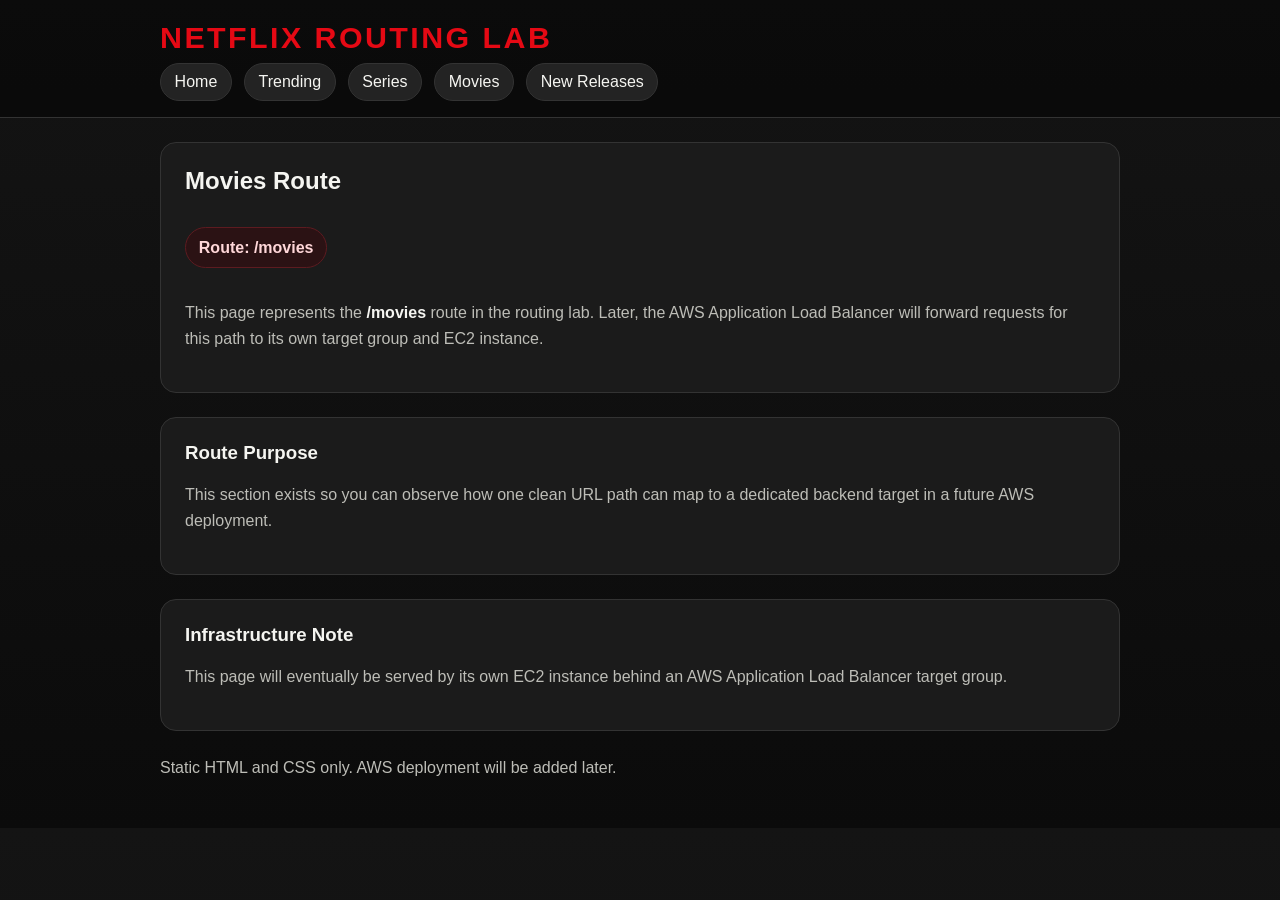
==== movies/index.html @ 3b0fcbee "Set up static routing lab project structure" ====
<!DOCTYPE html>
<html lang="en">
<head>
    <meta charset="UTF-8">
    <meta name="viewport" content="width=device-width, initial-scale=1.0">
    <title>Movies | Netflix Routing Lab</title>
    <link rel="stylesheet" href="../assets/styles.css">
</head>
<body>
    <header class="site-header">
        <div class="container">
            <h1 class="brand">Netflix Routing Lab</h1>
            <nav class="nav" aria-label="Main navigation">
                <a href="../index.html">Home</a>
                <a href="../trending/index.html">Trending</a>
                <a href="../series/index.html">Series</a>
                <a href="../movies/index.html">Movies</a>
                <a href="../new/index.html">New Releases</a>
            </nav>
        </div>
    </header>

    <main class="container">
        <section class="hero">
            <h2>Movies Route</h2>
            <p class="route-badge">Route: /movies</p>
            <p>This page represents the <strong>/movies</strong> route in the routing lab. Later, the AWS Application Load Balancer will forward requests for this path to its own target group and EC2 instance.</p>
        </section>

        <section class="info-card">
            <h3>Route Purpose</h3>
            <p>This section exists so you can observe how one clean URL path can map to a dedicated backend target in a future AWS deployment.</p>
        </section>

        <section class="info-card">
            <h3>Infrastructure Note</h3>
            <p>This page will eventually be served by its own EC2 instance behind an AWS Application Load Balancer target group.</p>
        </section>
    </main>

    <footer class="container">
        <p>Static HTML and CSS only. AWS deployment will be added later.</p>
    </footer>
</body>
</html>
---- assets/styles.css ----
:root {
    --bg: #0f0f0f;
    --panel: #1b1b1b;
    --panel-alt: #232323;
    --text: #f5f5f1;
    --muted: #bdbdb7;
    --accent: #e50914;
    --border: #333333;
}

* {
    box-sizing: border-box;
}

body {
    margin: 0;
    font-family: "Segoe UI", Tahoma, Geneva, Verdana, sans-serif;
    background: linear-gradient(180deg, #141414 0%, #0b0b0b 100%);
    color: var(--text);
}

.container {
    width: min(960px, calc(100% - 2rem));
    margin: 0 auto;
}

.site-header {
    border-bottom: 1px solid var(--border);
    background-color: rgba(10, 10, 10, 0.92);
    position: sticky;
    top: 0;
}

.brand {
    margin: 0;
    padding: 1.25rem 0 0.5rem;
    color: var(--accent);
    font-size: 1.9rem;
    letter-spacing: 0.08em;
    text-transform: uppercase;
}

.nav {
    display: flex;
    flex-wrap: wrap;
    gap: 0.75rem;
    padding: 0 0 1rem;
}

.nav a {
    color: var(--text);
    text-decoration: none;
    padding: 0.55rem 0.85rem;
    border: 1px solid var(--border);
    border-radius: 999px;
    background-color: var(--panel-alt);
}

.nav a:hover,
.nav a:focus {
    background-color: var(--accent);
    border-color: var(--accent);
}

.hero,
.info-card {
    background-color: var(--panel);
    border: 1px solid var(--border);
    border-radius: 16px;
    padding: 1.5rem;
    margin: 1.5rem 0;
}

.hero h2,
.info-card h3 {
    margin-top: 0;
}

.route-badge {
    display: inline-block;
    margin: 0.75rem 0 1rem;
    padding: 0.45rem 0.8rem;
    border-radius: 999px;
    background-color: #2b1214;
    color: #ffd7d9;
    border: 1px solid #5d1b20;
    font-weight: 600;
}

.route-list {
    padding-left: 1.2rem;
    color: var(--muted);
}

p,
li {
    line-height: 1.6;
    color: var(--muted);
}

strong {
    color: var(--text);
}

footer {
    padding: 0 0 2rem;
    color: #9a9a94;
}

@media (max-width: 640px) {
    .brand {
        font-size: 1.5rem;
    }

    .hero,
    .info-card {
        padding: 1.2rem;
    }
}
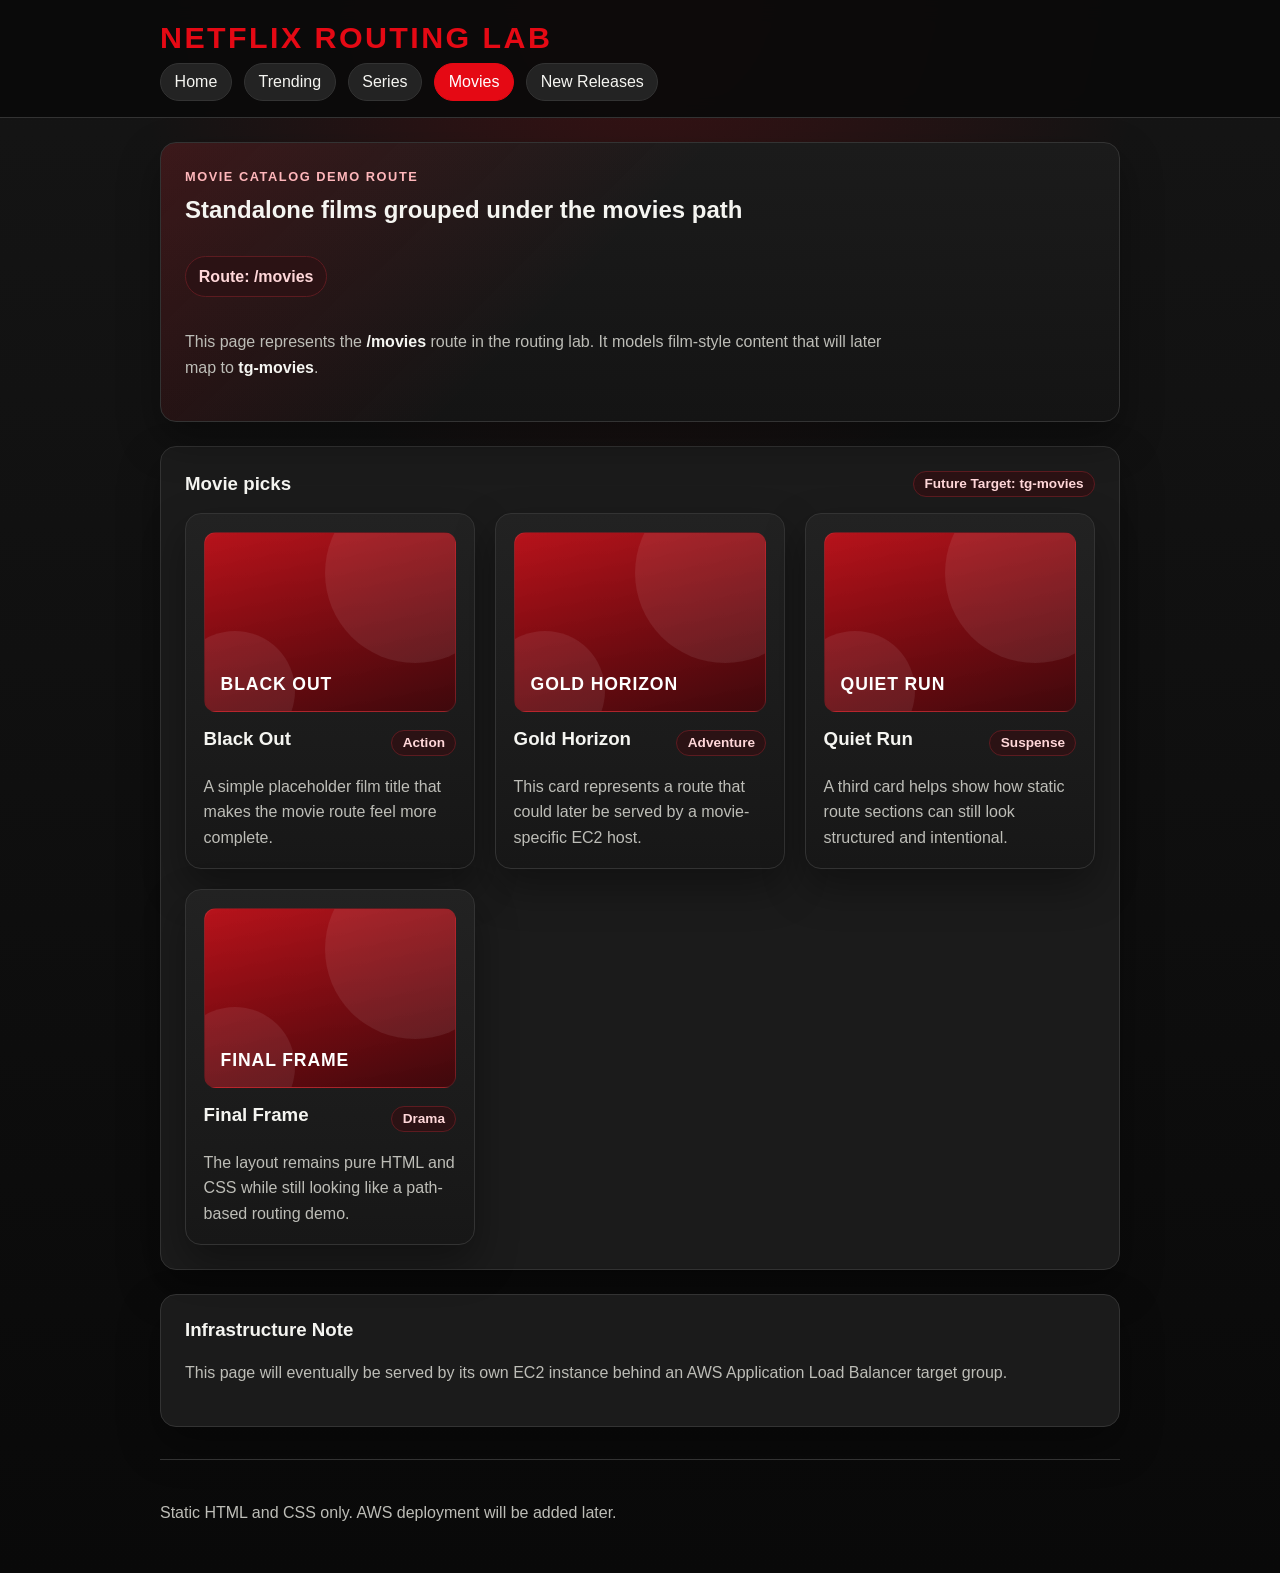
==== commit e355cdb5: "improve static frontend content" ====
--- a/movies/index.html
+++ b/movies/index.html
@@ -14,7 +14,7 @@
                 <a href="../index.html">Home</a>
                 <a href="../trending/index.html">Trending</a>
                 <a href="../series/index.html">Series</a>
-                <a href="../movies/index.html">Movies</a>
+                <a class="active" href="../movies/index.html">Movies</a>
                 <a href="../new/index.html">New Releases</a>
             </nav>
         </div>
@@ -22,14 +22,51 @@
 
     <main class="container">
         <section class="hero">
-            <h2>Movies Route</h2>
+            <span class="eyebrow">Movie Catalog Demo Route</span>
+            <h2>Standalone films grouped under the movies path</h2>
             <p class="route-badge">Route: /movies</p>
-            <p>This page represents the <strong>/movies</strong> route in the routing lab. Later, the AWS Application Load Balancer will forward requests for this path to its own target group and EC2 instance.</p>
+            <p>This page represents the <strong>/movies</strong> route in the routing lab. It models film-style content that will later map to <strong>tg-movies</strong>.</p>
         </section>
 
         <section class="info-card">
-            <h3>Route Purpose</h3>
-            <p>This section exists so you can observe how one clean URL path can map to a dedicated backend target in a future AWS deployment.</p>
+            <div class="section-heading">
+                <h3>Movie picks</h3>
+                <span class="chip">Future Target: tg-movies</span>
+            </div>
+            <div class="card-grid">
+                <article class="content-card">
+                    <div class="poster"><span class="poster-label">BLACK OUT</span></div>
+                    <div class="meta-row">
+                        <h3>Black Out</h3>
+                        <span class="chip">Action</span>
+                    </div>
+                    <p>A simple placeholder film title that makes the movie route feel more complete.</p>
+                </article>
+                <article class="content-card">
+                    <div class="poster"><span class="poster-label">GOLD HORIZON</span></div>
+                    <div class="meta-row">
+                        <h3>Gold Horizon</h3>
+                        <span class="chip">Adventure</span>
+                    </div>
+                    <p>This card represents a route that could later be served by a movie-specific EC2 host.</p>
+                </article>
+                <article class="content-card">
+                    <div class="poster"><span class="poster-label">QUIET RUN</span></div>
+                    <div class="meta-row">
+                        <h3>Quiet Run</h3>
+                        <span class="chip">Suspense</span>
+                    </div>
+                    <p>A third card helps show how static route sections can still look structured and intentional.</p>
+                </article>
+                <article class="content-card">
+                    <div class="poster"><span class="poster-label">FINAL FRAME</span></div>
+                    <div class="meta-row">
+                        <h3>Final Frame</h3>
+                        <span class="chip">Drama</span>
+                    </div>
+                    <p>The layout remains pure HTML and CSS while still looking like a path-based routing demo.</p>
+                </article>
+            </div>
         </section>
 
         <section class="info-card">
@@ -38,7 +75,7 @@
         </section>
     </main>
 
-    <footer class="container">
+    <footer class="container site-footer">
         <p>Static HTML and CSS only. AWS deployment will be added later.</p>
     </footer>
 </body>
--- a/assets/styles.css
+++ b/assets/styles.css
@@ -6,6 +6,7 @@
     --muted: #bdbdb7;
     --accent: #e50914;
     --border: #333333;
+    --shadow: 0 18px 40px rgba(0, 0, 0, 0.35);
 }
 
 * {
@@ -15,7 +16,9 @@
 body {
     margin: 0;
     font-family: "Segoe UI", Tahoma, Geneva, Verdana, sans-serif;
-    background: linear-gradient(180deg, #141414 0%, #0b0b0b 100%);
+    background:
+        radial-gradient(circle at top, rgba(229, 9, 20, 0.18), transparent 30%),
+        linear-gradient(180deg, #151515 0%, #090909 100%);
     color: var(--text);
 }
 
@@ -29,6 +32,8 @@
     background-color: rgba(10, 10, 10, 0.92);
     position: sticky;
     top: 0;
+    backdrop-filter: blur(10px);
+    z-index: 10;
 }
 
 .brand {
@@ -54,12 +59,20 @@
     border: 1px solid var(--border);
     border-radius: 999px;
     background-color: var(--panel-alt);
+    transition: background-color 0.2s ease, border-color 0.2s ease, transform 0.2s ease;
 }
 
 .nav a:hover,
 .nav a:focus {
     background-color: var(--accent);
     border-color: var(--accent);
+    transform: translateY(-1px);
+}
+
+.nav a.active {
+    background-color: var(--accent);
+    border-color: var(--accent);
+    color: #ffffff;
 }
 
 .hero,
@@ -69,11 +82,34 @@
     border-radius: 16px;
     padding: 1.5rem;
     margin: 1.5rem 0;
+    box-shadow: var(--shadow);
 }
 
 .hero h2,
 .info-card h3 {
     margin-top: 0;
+}
+
+.hero {
+    overflow: hidden;
+    position: relative;
+    background:
+        linear-gradient(135deg, rgba(229, 9, 20, 0.16), transparent 45%),
+        linear-gradient(180deg, #1b1b1b 0%, #141414 100%);
+}
+
+.hero p {
+    max-width: 700px;
+}
+
+.eyebrow {
+    display: inline-block;
+    margin-bottom: 0.75rem;
+    color: #ffb7bb;
+    font-size: 0.8rem;
+    font-weight: 700;
+    letter-spacing: 0.12em;
+    text-transform: uppercase;
 }
 
 .route-badge {
@@ -92,6 +128,201 @@
     color: var(--muted);
 }
 
+.stack {
+    display: grid;
+    gap: 1.5rem;
+}
+
+.card-grid {
+    display: grid;
+    gap: 1.25rem;
+}
+
+.route-card,
+.content-card {
+    background: linear-gradient(180deg, #222222 0%, #171717 100%);
+    border: 1px solid var(--border);
+    border-radius: 16px;
+    padding: 1.1rem;
+    box-shadow: var(--shadow);
+}
+
+.route-grid,
+.card-grid {
+    grid-template-columns: repeat(auto-fit, minmax(220px, 1fr));
+}
+
+.route-card h3,
+.content-card h3 {
+    margin-top: 0;
+    margin-bottom: 0.5rem;
+}
+
+.route-path,
+.chip {
+    display: inline-block;
+    padding: 0.3rem 0.65rem;
+    border-radius: 999px;
+    background-color: #2b1214;
+    border: 1px solid #5d1b20;
+    color: #ffd7d9;
+    font-size: 0.85rem;
+    font-weight: 600;
+}
+
+.route-card a {
+    color: #ffffff;
+}
+
+.route-card p:last-child,
+.content-card p:last-child {
+    margin-bottom: 0;
+}
+
+.section-heading {
+    display: flex;
+    align-items: center;
+    justify-content: space-between;
+    gap: 1rem;
+    margin-bottom: 1rem;
+}
+
+.section-heading h3 {
+    margin: 0;
+}
+
+.routing-flow-section p {
+    margin-top: 0;
+}
+
+.routing-flow {
+    display: flex;
+    align-items: stretch;
+    gap: 0.6rem;
+    margin-top: 1rem;
+    overflow-x: auto;
+    padding-bottom: 0.25rem;
+}
+
+.routing-flow .flow-step {
+    min-width: 165px;
+    flex: 1 1 0;
+    background: linear-gradient(180deg, #202020 0%, #161616 100%);
+    border: 1px solid var(--border);
+    border-radius: 14px;
+    padding: 1rem;
+    box-shadow: var(--shadow);
+}
+
+.flow-step-number {
+    display: inline-block;
+    margin-bottom: 0.7rem;
+    padding: 0.22rem 0.55rem;
+    border-radius: 999px;
+    background-color: #2b1214;
+    border: 1px solid #7a1d23;
+    color: #ffb7bb;
+    font-size: 0.8rem;
+    font-weight: 700;
+    letter-spacing: 0.08em;
+}
+
+.routing-flow .flow-step h3 {
+    margin: 0 0 0.55rem;
+    font-size: 1rem;
+}
+
+.routing-flow .flow-step p {
+    margin: 0;
+    font-size: 0.93rem;
+    line-height: 1.55;
+}
+
+.routing-flow .flow-arrow {
+    display: flex;
+    align-items: center;
+    justify-content: center;
+    color: #d7565f;
+    font-size: 1.4rem;
+    font-weight: 700;
+    flex: 0 0 18px;
+}
+
+.routing-example {
+    margin-top: 1rem;
+    padding: 1rem 1.1rem;
+    border: 1px solid #4b1b1f;
+    border-radius: 14px;
+    background: linear-gradient(180deg, rgba(229, 9, 20, 0.12), rgba(28, 28, 28, 0.95));
+}
+
+.routing-example p {
+    margin: 0;
+}
+
+.routing-example p + p {
+    margin-top: 0.45rem;
+}
+
+.routing-example code {
+    color: #ffe1e3;
+    background-color: rgba(0, 0, 0, 0.28);
+    padding: 0.14rem 0.35rem;
+    border-radius: 6px;
+}
+
+.poster {
+    height: 180px;
+    border-radius: 12px;
+    margin-bottom: 1rem;
+    background:
+        linear-gradient(160deg, rgba(229, 9, 20, 0.75), rgba(65, 8, 12, 0.95)),
+        linear-gradient(180deg, #303030, #111111);
+    border: 1px solid rgba(255, 255, 255, 0.08);
+    position: relative;
+    overflow: hidden;
+}
+
+.poster::before,
+.poster::after {
+    content: "";
+    position: absolute;
+    border-radius: 999px;
+    background: rgba(255, 255, 255, 0.08);
+}
+
+.poster::before {
+    width: 180px;
+    height: 180px;
+    top: -50px;
+    right: -50px;
+}
+
+.poster::after {
+    width: 120px;
+    height: 120px;
+    bottom: -40px;
+    left: -30px;
+}
+
+.poster-label {
+    position: absolute;
+    left: 1rem;
+    bottom: 1rem;
+    color: #ffffff;
+    font-size: 1.1rem;
+    font-weight: 700;
+    letter-spacing: 0.05em;
+}
+
+.meta-row {
+    display: flex;
+    align-items: center;
+    justify-content: space-between;
+    gap: 0.75rem;
+    margin-bottom: 0.75rem;
+}
+
 p,
 li {
     line-height: 1.6;
@@ -107,6 +338,12 @@
     color: #9a9a94;
 }
 
+.site-footer {
+    border-top: 1px solid var(--border);
+    margin-top: 2rem;
+    padding-top: 1.5rem;
+}
+
 @media (max-width: 640px) {
     .brand {
         font-size: 1.5rem;
@@ -116,4 +353,41 @@
     .info-card {
         padding: 1.2rem;
     }
-}
+
+    .section-heading,
+    .meta-row {
+        display: block;
+    }
+}
+
+@media (max-width: 900px) {
+    .routing-flow {
+        flex-direction: column;
+        overflow-x: visible;
+    }
+
+    .routing-flow .flow-step {
+        min-width: 0;
+    }
+
+    .routing-flow .flow-arrow {
+        align-self: center;
+        flex-basis: auto;
+        font-size: 1.2rem;
+    }
+
+    .routing-flow .flow-arrow::before {
+        content: "\2193";
+    }
+
+    .routing-flow .flow-arrow {
+        color: #d7565f;
+    }
+
+    .routing-flow .flow-arrow {
+        font-size: 0;
+    }
+}
+
+
+
